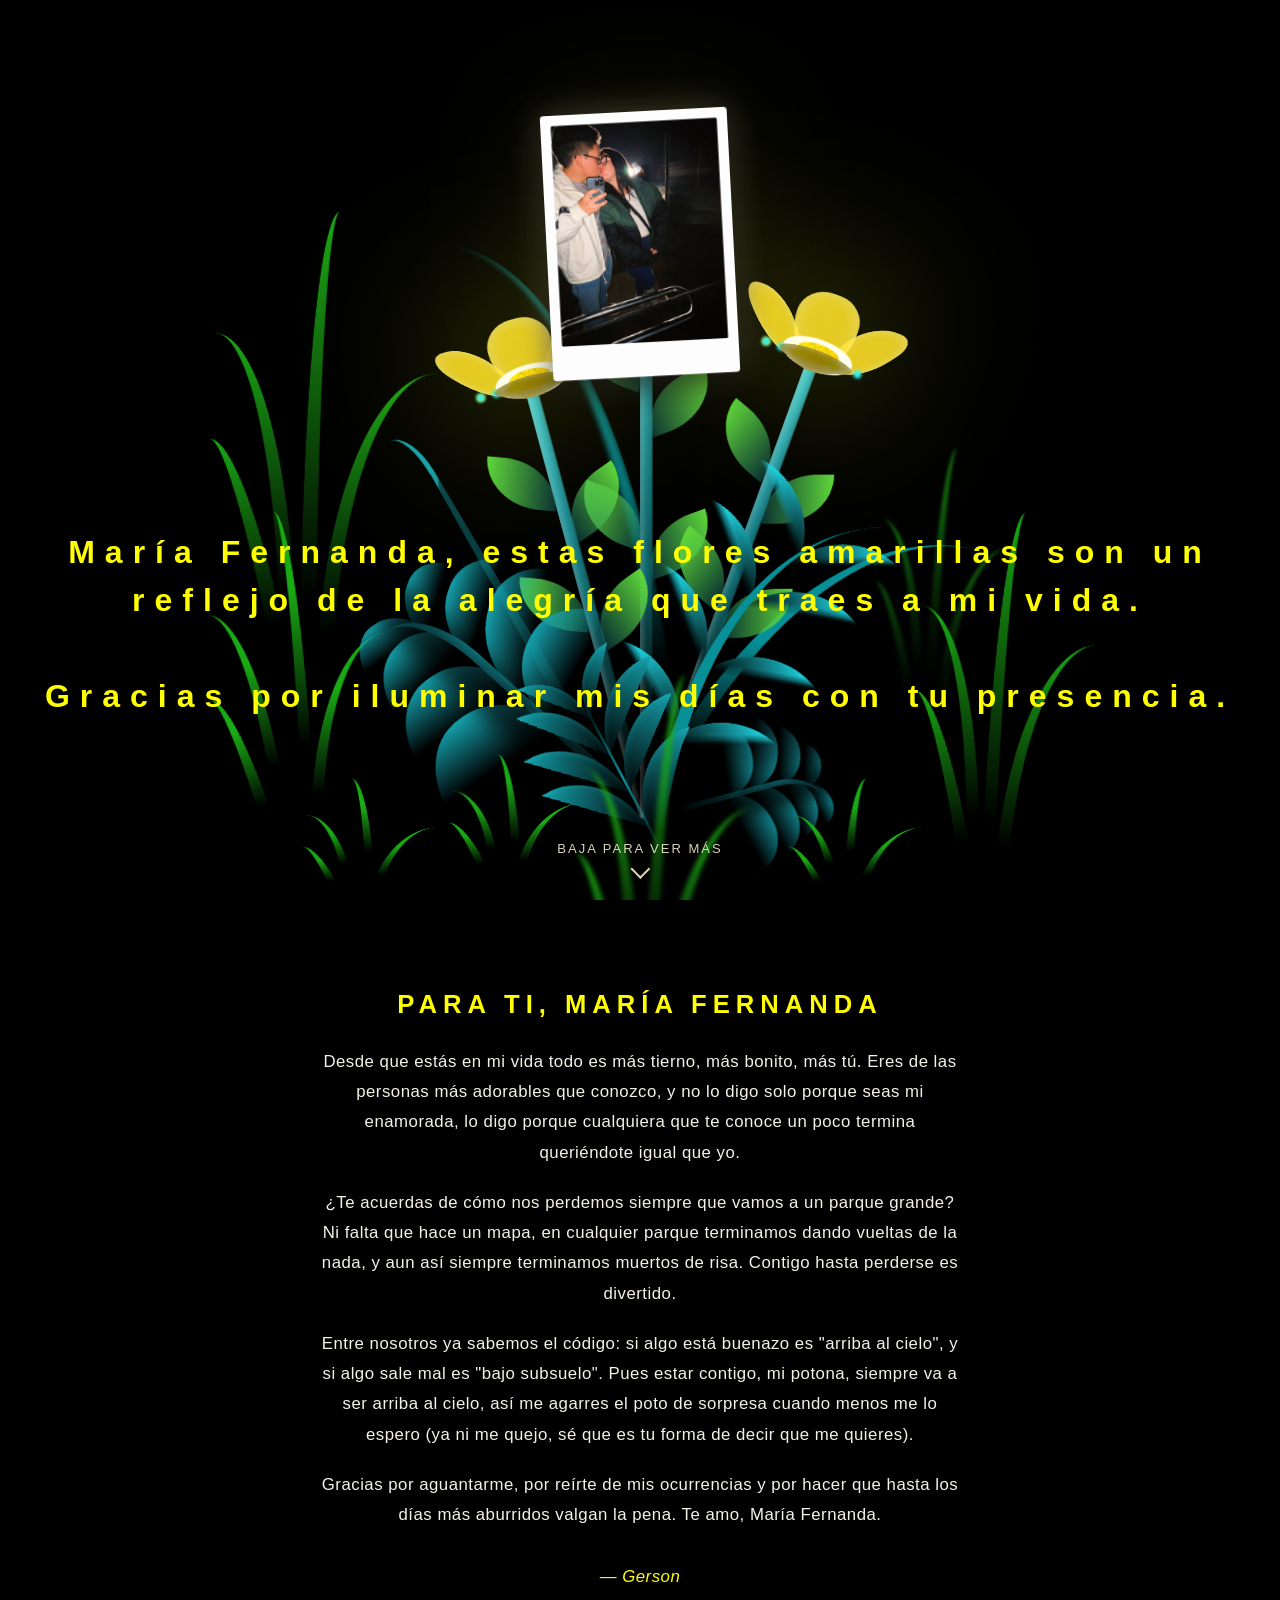
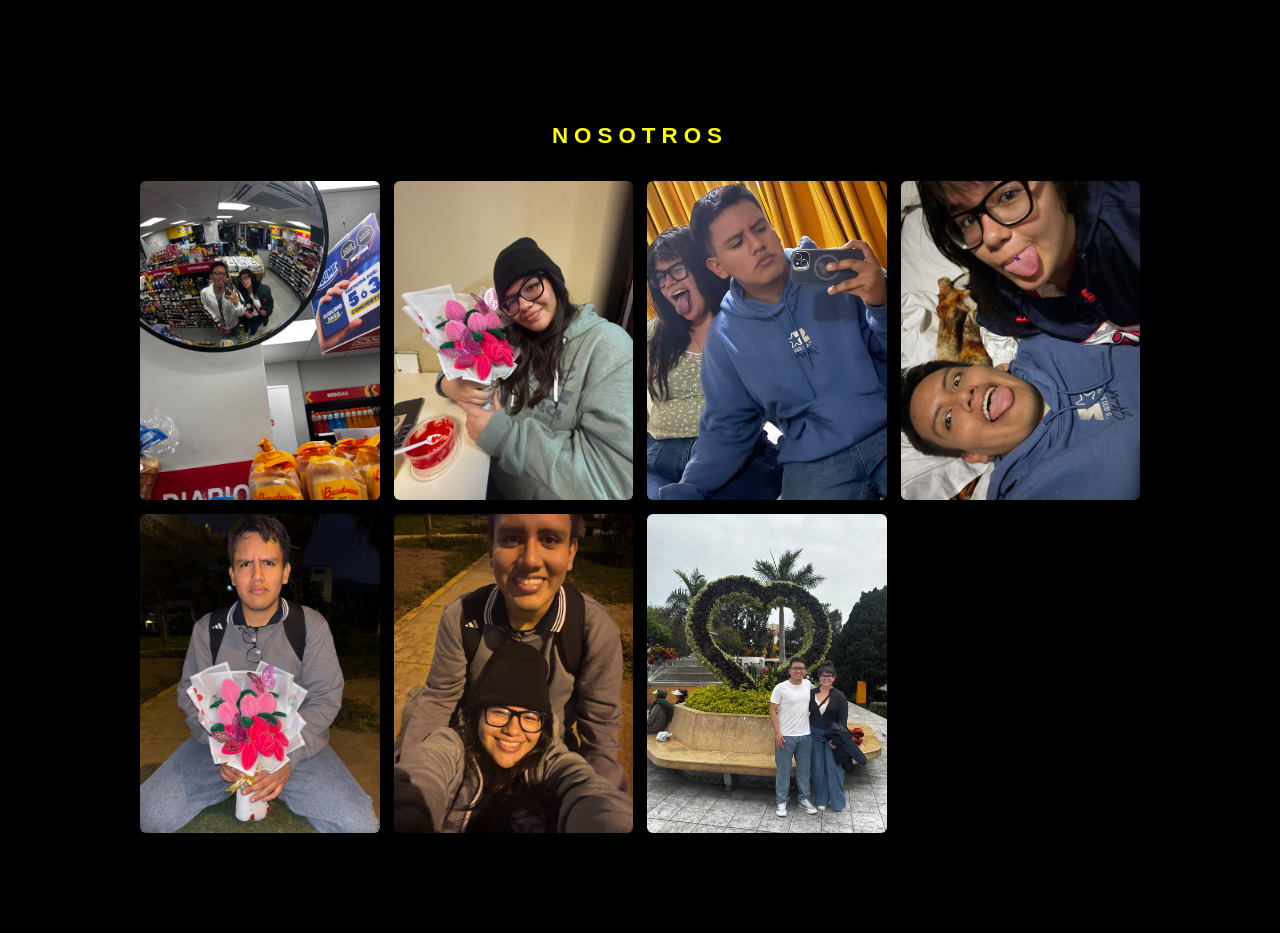
==== flower.html @ 34e4b3c5 "Sorpresa para María Fernanda" ====
<!DOCTYPE html>
<html lang="es">
  <head>
    <meta charset="UTF-8" />
    <meta http-equiv="X-UA-Compatible" content="IE=edge" />
    <meta name="viewport" content="width=device-width, initial-scale=1.0" />
    <link rel="stylesheet" href="css/main.css" />
    <link rel="icon" href="img/flowers.png" type="image/x-icon" />
    <title>Para María Fernanda</title>
  </head>
  <body class="container">
    <audio src="sound/princesa.mp3" autoplay loop></audio>

    <div class="escena escena--flores">
    <h1 class="titulo">María Fernanda, estas flores amarillas son un reflejo de la alegría que traes a mi vida. <br> <br>
      Gracias por iluminar mis días con tu presencia.</h1>
    <div class="night"></div>
    <div class="photo-frame">
      <img src="img/maria-fernanda.jpg" alt="María Fernanda" />
    </div>
    <div class="flowers">
      <div class="flower flower--1">
        <div class="flower__leafs flower__leafs--1">
          <div class="flower__leaf flower__leaf--1"></div>
          <div class="flower__leaf flower__leaf--2"></div>
          <div class="flower__leaf flower__leaf--3"></div>
          <div class="flower__leaf flower__leaf--4"></div>
          <div class="flower__white-circle"></div>

          <div class="flower__light flower__light--1"></div>
          <div class="flower__light flower__light--2"></div>
          <div class="flower__light flower__light--3"></div>
          <div class="flower__light flower__light--4"></div>
          <div class="flower__light flower__light--5"></div>
          <div class="flower__light flower__light--6"></div>
          <div class="flower__light flower__light--7"></div>
          <div class="flower__light flower__light--8"></div>
        </div>
        <div class="flower__line">
          <div class="flower__line__leaf flower__line__leaf--1"></div>
          <div class="flower__line__leaf flower__line__leaf--2"></div>
          <div class="flower__line__leaf flower__line__leaf--3"></div>
          <div class="flower__line__leaf flower__line__leaf--4"></div>
          <div class="flower__line__leaf flower__line__leaf--5"></div>
          <div class="flower__line__leaf flower__line__leaf--6"></div>
        </div>
      </div>

      <div class="flower flower--2">
        <div class="flower__leafs flower__leafs--2">
          <div class="flower__leaf flower__leaf--1"></div>
          <div class="flower__leaf flower__leaf--2"></div>
          <div class="flower__leaf flower__leaf--3"></div>
          <div class="flower__leaf flower__leaf--4"></div>
          <div class="flower__white-circle"></div>

          <div class="flower__light flower__light--1"></div>
          <div class="flower__light flower__light--2"></div>
          <div class="flower__light flower__light--3"></div>
          <div class="flower__light flower__light--4"></div>
          <div class="flower__light flower__light--5"></div>
          <div class="flower__light flower__light--6"></div>
          <div class="flower__light flower__light--7"></div>
          <div class="flower__light flower__light--8"></div>
        </div>
        <div class="flower__line">
          <div class="flower__line__leaf flower__line__leaf--1"></div>
          <div class="flower__line__leaf flower__line__leaf--2"></div>
          <div class="flower__line__leaf flower__line__leaf--3"></div>
          <div class="flower__line__leaf flower__line__leaf--4"></div>
        </div>
      </div>

      <div class="flower flower--3">
        <div class="flower__leafs flower__leafs--3">
          <div class="flower__leaf flower__leaf--1"></div>
          <div class="flower__leaf flower__leaf--2"></div>
          <div class="flower__leaf flower__leaf--3"></div>
          <div class="flower__leaf flower__leaf--4"></div>
          <div class="flower__white-circle"></div>

          <div class="flower__light flower__light--1"></div>
          <div class="flower__light flower__light--2"></div>
          <div class="flower__light flower__light--3"></div>
          <div class="flower__light flower__light--4"></div>
          <div class="flower__light flower__light--5"></div>
          <div class="flower__light flower__light--6"></div>
          <div class="flower__light flower__light--7"></div>
          <div class="flower__light flower__light--8"></div>
        </div>
        <div class="flower__line">
          <div class="flower__line__leaf flower__line__leaf--1"></div>
          <div class="flower__line__leaf flower__line__leaf--2"></div>
          <div class="flower__line__leaf flower__line__leaf--3"></div>
          <div class="flower__line__leaf flower__line__leaf--4"></div>
        </div>
      </div>

      <div class="grow-ans" style="--d: 1.2s">
        <div class="flower__g-long">
          <div class="flower__g-long__top"></div>
          <div class="flower__g-long__bottom"></div>
        </div>
      </div>

      <div class="growing-grass">
        <div class="flower__grass flower__grass--1">
          <div class="flower__grass--top"></div>
          <div class="flower__grass--bottom"></div>
          <div class="flower__grass__leaf flower__grass__leaf--1"></div>
          <div class="flower__grass__leaf flower__grass__leaf--2"></div>
          <div class="flower__grass__leaf flower__grass__leaf--3"></div>
          <div class="flower__grass__leaf flower__grass__leaf--4"></div>
          <div class="flower__grass__leaf flower__grass__leaf--5"></div>
          <div class="flower__grass__leaf flower__grass__leaf--6"></div>
          <div class="flower__grass__leaf flower__grass__leaf--7"></div>
          <div class="flower__grass__leaf flower__grass__leaf--8"></div>
          <div class="flower__grass__overlay"></div>
        </div>
      </div>

      <div class="growing-grass">
        <div class="flower__grass flower__grass--2">
          <div class="flower__grass--top"></div>
          <div class="flower__grass--bottom"></div>
          <div class="flower__grass__leaf flower__grass__leaf--1"></div>
          <div class="flower__grass__leaf flower__grass__leaf--2"></div>
          <div class="flower__grass__leaf flower__grass__leaf--3"></div>
          <div class="flower__grass__leaf flower__grass__leaf--4"></div>
          <div class="flower__grass__leaf flower__grass__leaf--5"></div>
          <div class="flower__grass__leaf flower__grass__leaf--6"></div>
          <div class="flower__grass__leaf flower__grass__leaf--7"></div>
          <div class="flower__grass__leaf flower__grass__leaf--8"></div>
          <div class="flower__grass__overlay"></div>
        </div>
      </div>

      <div class="grow-ans" style="--d: 2.4s">
        <div class="flower__g-right flower__g-right--1">
          <div class="leaf"></div>
        </div>
      </div>

      <div class="grow-ans" style="--d: 2.8s">
        <div class="flower__g-right flower__g-right--2">
          <div class="leaf"></div>
        </div>
      </div>

      <div class="grow-ans" style="--d: 2.8s">
        <div class="flower__g-front">
          <div
            class="flower__g-front__leaf-wrapper flower__g-front__leaf-wrapper--1"
          >
            <div class="flower__g-front__leaf"></div>
          </div>
          <div
            class="flower__g-front__leaf-wrapper flower__g-front__leaf-wrapper--2"
          >
            <div class="flower__g-front__leaf"></div>
          </div>
          <div
            class="flower__g-front__leaf-wrapper flower__g-front__leaf-wrapper--3"
          >
            <div class="flower__g-front__leaf"></div>
          </div>
          <div
            class="flower__g-front__leaf-wrapper flower__g-front__leaf-wrapper--4"
          >
            <div class="flower__g-front__leaf"></div>
          </div>
          <div
            class="flower__g-front__leaf-wrapper flower__g-front__leaf-wrapper--5"
          >
            <div class="flower__g-front__leaf"></div>
          </div>
          <div
            class="flower__g-front__leaf-wrapper flower__g-front__leaf-wrapper--6"
          >
            <div class="flower__g-front__leaf"></div>
          </div>
          <div
            class="flower__g-front__leaf-wrapper flower__g-front__leaf-wrapper--7"
          >
            <div class="flower__g-front__leaf"></div>
          </div>
          <div
            class="flower__g-front__leaf-wrapper flower__g-front__leaf-wrapper--8"
          >
            <div class="flower__g-front__leaf"></div>
          </div>
          <div class="flower__g-front__line"></div>
        </div>
      </div>

      <div class="grow-ans" style="--d: 3.2s">
        <div class="flower__g-fr">
          <div class="leaf"></div>
          <div class="flower__g-fr__leaf flower__g-fr__leaf--1"></div>
          <div class="flower__g-fr__leaf flower__g-fr__leaf--2"></div>
          <div class="flower__g-fr__leaf flower__g-fr__leaf--3"></div>
          <div class="flower__g-fr__leaf flower__g-fr__leaf--4"></div>
          <div class="flower__g-fr__leaf flower__g-fr__leaf--5"></div>
          <div class="flower__g-fr__leaf flower__g-fr__leaf--6"></div>
          <div class="flower__g-fr__leaf flower__g-fr__leaf--7"></div>
          <div class="flower__g-fr__leaf flower__g-fr__leaf--8"></div>
        </div>
      </div>

      <div class="long-g long-g--0">
        <div class="grow-ans" style="--d: 3s">
          <div class="leaf leaf--0"></div>
        </div>
        <div class="grow-ans" style="--d: 2.2s">
          <div class="leaf leaf--1"></div>
        </div>
        <div class="grow-ans" style="--d: 3.4s">
          <div class="leaf leaf--2"></div>
        </div>
        <div class="grow-ans" style="--d: 3.6s">
          <div class="leaf leaf--3"></div>
        </div>
      </div>

      <div class="long-g long-g--1">
        <div class="grow-ans" style="--d: 3.6s">
          <div class="leaf leaf--0"></div>
        </div>
        <div class="grow-ans" style="--d: 3.8s">
          <div class="leaf leaf--1"></div>
        </div>
        <div class="grow-ans" style="--d: 4s">
          <div class="leaf leaf--2"></div>
        </div>
        <div class="grow-ans" style="--d: 4.2s">
          <div class="leaf leaf--3"></div>
        </div>
      </div>

      <div class="long-g long-g--2">
        <div class="grow-ans" style="--d: 4s">
          <div class="leaf leaf--0"></div>
        </div>
        <div class="grow-ans" style="--d: 4.2s">
          <div class="leaf leaf--1"></div>
        </div>
        <div class="grow-ans" style="--d: 4.4s">
          <div class="leaf leaf--2"></div>
        </div>
        <div class="grow-ans" style="--d: 4.6s">
          <div class="leaf leaf--3"></div>
        </div>
      </div>

      <div class="long-g long-g--3">
        <div class="grow-ans" style="--d: 4s">
          <div class="leaf leaf--0"></div>
        </div>
        <div class="grow-ans" style="--d: 4.2s">
          <div class="leaf leaf--1"></div>
        </div>
        <div class="grow-ans" style="--d: 3s">
          <div class="leaf leaf--2"></div>
        </div>
        <div class="grow-ans" style="--d: 3.6s">
          <div class="leaf leaf--3"></div>
        </div>
      </div>

      <div class="long-g long-g--4">
        <div class="grow-ans" style="--d: 4s">
          <div class="leaf leaf--0"></div>
        </div>
        <div class="grow-ans" style="--d: 4.2s">
          <div class="leaf leaf--1"></div>
        </div>
        <div class="grow-ans" style="--d: 3s">
          <div class="leaf leaf--2"></div>
        </div>
        <div class="grow-ans" style="--d: 3.6s">
          <div class="leaf leaf--3"></div>
        </div>
      </div>

      <div class="long-g long-g--5">
        <div class="grow-ans" style="--d: 4s">
          <div class="leaf leaf--0"></div>
        </div>
        <div class="grow-ans" style="--d: 4.2s">
          <div class="leaf leaf--1"></div>
        </div>
        <div class="grow-ans" style="--d: 3s">
          <div class="leaf leaf--2"></div>
        </div>
        <div class="grow-ans" style="--d: 3.6s">
          <div class="leaf leaf--3"></div>
        </div>
      </div>

      <div class="long-g long-g--6">
        <div class="grow-ans" style="--d: 4.2s">
          <div class="leaf leaf--0"></div>
        </div>
        <div class="grow-ans" style="--d: 4.4s">
          <div class="leaf leaf--1"></div>
        </div>
        <div class="grow-ans" style="--d: 4.6s">
          <div class="leaf leaf--2"></div>
        </div>
        <div class="grow-ans" style="--d: 4.8s">
          <div class="leaf leaf--3"></div>
        </div>
      </div>

      <div class="long-g long-g--7">
        <div class="grow-ans" style="--d: 3s">
          <div class="leaf leaf--0"></div>
        </div>
        <div class="grow-ans" style="--d: 3.2s">
          <div class="leaf leaf--1"></div>
        </div>
        <div class="grow-ans" style="--d: 3.5s">
          <div class="leaf leaf--2"></div>
        </div>
        <div class="grow-ans" style="--d: 3.6s">
          <div class="leaf leaf--3"></div>
        </div>
      </div>
    </div>

    <div class="scroll-cue">
      <span>Baja para ver más</span>
      <div class="scroll-cue__arrow"></div>
    </div>
    </div>

    <section class="carta">
      <div class="carta__contenido reveal">
        <h2>Para ti, María Fernanda</h2>
        <p>Desde que estás en mi vida todo es más tierno, más bonito, más tú. Eres de las personas más adorables que conozco, y no lo digo solo porque seas mi enamorada, lo digo porque cualquiera que te conoce un poco termina queriéndote igual que yo.</p>
        <p>¿Te acuerdas de cómo nos perdemos siempre que vamos a un parque grande? Ni falta que hace un mapa, en cualquier parque terminamos dando vueltas de la nada, y aun así siempre terminamos muertos de risa. Contigo hasta perderse es divertido.</p>
        <p>Entre nosotros ya sabemos el código: si algo está buenazo es "arriba al cielo", y si algo sale mal es "bajo subsuelo". Pues estar contigo, mi potona, siempre va a ser arriba al cielo, así me agarres el poto de sorpresa cuando menos me lo espero (ya ni me quejo, sé que es tu forma de decir que me quieres).</p>
        <p>Gracias por aguantarme, por reírte de mis ocurrencias y por hacer que hasta los días más aburridos valgan la pena. Te amo, María Fernanda.</p>
        <p class="carta__firma">— Gerson</p>
      </div>
    </section>

    <section class="galeria">
      <h2 class="galeria__titulo reveal">Nosotros</h2>
      <div class="galeria__grid">
        <figure class="galeria__item reveal"><img src="img/galeria/01-tienda.jpg" alt="En la tienda, haciendo tonterías" loading="lazy" /></figure>
        <figure class="galeria__item reveal"><img src="img/galeria/03-flores1.jpg" alt="Con su ramo de flores" loading="lazy" /></figure>
        <figure class="galeria__item reveal"><img src="img/galeria/06-parque-corazon.jpg" alt="En el parque del corazón" loading="lazy" /></figure>
        <figure class="galeria__item reveal"><img src="img/galeria/02-almohada.jpg" alt="Tirados riendo" loading="lazy" /></figure>
        <figure class="galeria__item reveal"><img src="img/galeria/04-flores2.jpg" alt="Con el ramo, de noche" loading="lazy" /></figure>
        <figure class="galeria__item reveal"><img src="img/galeria/05-cuarto.jpg" alt="Selfie en el cuarto" loading="lazy" /></figure>
        <figure class="galeria__item reveal"><img src="img/galeria/07-cortinas.jpg" alt="Selfie con las cortinas amarillas" loading="lazy" /></figure>
      </div>
    </section>

    <script src="anim.js"></script>
    <script src="main.js"></script>
  </body>
</html>
---- css/main.css ----
*,
*::after,
*::before {
  padding: 0;
  margin: 0;
  box-sizing: border-box;
}

:root {
  --dark-color: #000;
}

html {
  scroll-behavior: smooth;
}

body {
  display: block;
  background-color: var(--dark-color);
  overflow-x: hidden;
  overflow-y: auto;
  perspective: 1000px;
}

.escena {
  position: relative;
  width: 100%;
  height: 100vh;
  display: flex;
  align-items: flex-end;
  justify-content: center;
  overflow: hidden;
  background-color: var(--dark-color);
}

#lyrics {
  font-size: 28px;
  font-family: "Franklin Gothic Medium", "Arial Narrow", Arial, sans-serif;
  color: white;
  position: absolute;
  margin-bottom: 20%;
  z-index: 1;
  font-weight: bold;
  letter-spacing: 4px;
}
@media only screen and (max-width: 600px) {
  /* Estilos específicos para dispositivos con un ancho máximo de 600px */
  #lyrics {
      font-size: 14px; /* Reduce el tamaño del texto para dispositivos más pequeños */
      margin-bottom: 530px;
      letter-spacing: 3px;
  }

}
.titulo {
  margin-bottom: 180px;
  font-family: "Arial Narrow", Arial, sans-serif;
  color: yellow;
  position: absolute;
  font-weight: bold;
  letter-spacing: 10px;
  opacity: 0;
  animation: fadeIn 3s ease-in-out forwards;
  text-align: center;
  z-index: 50;
}
@keyframes fadeIn {
  from {
    opacity: 0;
  }
  to {
    opacity: 1;
  }
}
@keyframes fadeOut {
  from {
    opacity: 1;
  }
  to {
    opacity: 0;
  }
}

.photo-frame {
  position: absolute;
  left: 50%;
  top: 12%;
  transform: translate(-50%, -20px) scale(0.85) rotate(-3deg);
  z-index: 5;
  width: 220px;
  padding: 12px 12px 40px;
  background: #fdfdfd;
  border-radius: 4px;
  box-shadow: 0 15px 35px rgba(0, 0, 0, 0.6), 0 0 40px rgba(255, 244, 190, 0.25);
  opacity: 0;
  animation: photoAppear 1.6s ease-out forwards;
  animation-delay: 3.6s;
}
.photo-frame img {
  display: block;
  width: 100%;
  height: 260px;
  object-fit: cover;
  border-radius: 2px;
}
@keyframes photoAppear {
  0% {
    opacity: 0;
    transform: translate(-50%, 20px) scale(0.6) rotate(-3deg);
  }
  70% {
    opacity: 1;
    transform: translate(-50%, -24px) scale(0.87) rotate(-3deg);
  }
  100% {
    opacity: 1;
    transform: translate(-50%, -20px) scale(0.85) rotate(-3deg);
  }
}
@media only screen and (max-width: 600px) {
  .photo-frame {
    width: 150px;
    padding: 8px 8px 28px;
    top: 8%;
  }
  .photo-frame img {
    height: 180px;
  }
}

.night {
  z-index: -1;
  position: absolute;
  left: 50%;
  top: 0;
  transform: translateX(-50%);
  width: 100%;
  height: 100%;
  filter: blur(0.1vmin);
  background-image: radial-gradient(
      ellipse at top,
      transparent 0%,
      var(--dark-color)
    ),
    radial-gradient(
      ellipse at bottom,
      var(--dark-color),
      rgba(145, 233, 255, 0.2)
    ),
    repeating-linear-gradient(
      220deg,
      rgb(0, 0, 0) 0px,
      rgb(0, 0, 0) 19px,
      transparent 19px,
      transparent 22px
    ),
    repeating-linear-gradient(
      189deg,
      rgb(0, 0, 0) 0px,
      rgb(0, 0, 0) 19px,
      transparent 19px,
      transparent 22px
    ),
    repeating-linear-gradient(
      148deg,
      rgb(0, 0, 0) 0px,
      rgb(0, 0, 0) 19px,
      transparent 19px,
      transparent 22px
    ),
    linear-gradient(90deg, rgb(0, 255, 250), rgb(240, 240, 240));
}

.flowers {
  position: relative;
  transform: scale(0.9);
  /*margin-bottom: 100px;
  */
}

@media only screen and (max-width: 600px) {
  /* Estilos específicos para dispositivos con un ancho máximo de 600px */
.flowers {
      font-size: 14px;
      margin-bottom: 35%;
      letter-spacing: 3px;
      transform: scale(1.0);
}

}

.flower {
  position: absolute;
  bottom: 10vmin;
  transform-origin: bottom center;
  z-index: 10;
  --fl-speed: 0.8s;
}
.flower--1 {
  -webkit-animation: moving-flower-1 4s linear infinite;
  animation: moving-flower-1 4s linear infinite;
}
.flower--1 .flower__line {
  height: 70vmin;
  -webkit-animation-delay: 0.3s;
  animation-delay: 0.3s;
}
.flower--1 .flower__line__leaf--1 {
  -webkit-animation: blooming-leaf-right var(--fl-speed) 1.6s backwards;
  animation: blooming-leaf-right var(--fl-speed) 1.6s backwards;
}
.flower--1 .flower__line__leaf--2 {
  -webkit-animation: blooming-leaf-right var(--fl-speed) 1.4s backwards;
  animation: blooming-leaf-right var(--fl-speed) 1.4s backwards;
}
.flower--1 .flower__line__leaf--3 {
  -webkit-animation: blooming-leaf-left var(--fl-speed) 1.2s backwards;
  animation: blooming-leaf-left var(--fl-speed) 1.2s backwards;
}
.flower--1 .flower__line__leaf--4 {
  -webkit-animation: blooming-leaf-left var(--fl-speed) 1s backwards;
  animation: blooming-leaf-left var(--fl-speed) 1s backwards;
}
.flower--1 .flower__line__leaf--5 {
  -webkit-animation: blooming-leaf-right var(--fl-speed) 1.8s backwards;
  animation: blooming-leaf-right var(--fl-speed) 1.8s backwards;
}
.flower--1 .flower__line__leaf--6 {
  -webkit-animation: blooming-leaf-left var(--fl-speed) 2s backwards;
  animation: blooming-leaf-left var(--fl-speed) 2s backwards;
}
.flower--2 {
  left: 50%;
  transform: rotate(20deg);
  -webkit-animation: moving-flower-2 4s linear infinite;
  animation: moving-flower-2 4s linear infinite;
}
.flower--2 .flower__line {
  height: 60vmin;
  -webkit-animation-delay: 0.6s;
  animation-delay: 0.6s;
}
.flower--2 .flower__line__leaf--1 {
  -webkit-animation: blooming-leaf-right var(--fl-speed) 1.9s backwards;
  animation: blooming-leaf-right var(--fl-speed) 1.9s backwards;
}
.flower--2 .flower__line__leaf--2 {
  -webkit-animation: blooming-leaf-right var(--fl-speed) 1.7s backwards;
  animation: blooming-leaf-right var(--fl-speed) 1.7s backwards;
}
.flower--2 .flower__line__leaf--3 {
  -webkit-animation: blooming-leaf-left var(--fl-speed) 1.5s backwards;
  animation: blooming-leaf-left var(--fl-speed) 1.5s backwards;
}
.flower--2 .flower__line__leaf--4 {
  -webkit-animation: blooming-leaf-left var(--fl-speed) 1.3s backwards;
  animation: blooming-leaf-left var(--fl-speed) 1.3s backwards;
}
.flower--3 {
  left: 50%;
  transform: rotate(-15deg);
  -webkit-animation: moving-flower-3 4s linear infinite;
  animation: moving-flower-3 4s linear infinite;
}
.flower--3 .flower__line {
  -webkit-animation-delay: 0.9s;
  animation-delay: 0.9s;
}
.flower--3 .flower__line__leaf--1 {
  -webkit-animation: blooming-leaf-right var(--fl-speed) 2.5s backwards;
  animation: blooming-leaf-right var(--fl-speed) 2.5s backwards;
}
.flower--3 .flower__line__leaf--2 {
  -webkit-animation: blooming-leaf-right var(--fl-speed) 2.3s backwards;
  animation: blooming-leaf-right var(--fl-speed) 2.3s backwards;
}
.flower--3 .flower__line__leaf--3 {
  -webkit-animation: blooming-leaf-left var(--fl-speed) 2.1s backwards;
  animation: blooming-leaf-left var(--fl-speed) 2.1s backwards;
}
.flower--3 .flower__line__leaf--4 {
  -webkit-animation: blooming-leaf-left var(--fl-speed) 1.9s backwards;
  animation: blooming-leaf-left var(--fl-speed) 1.9s backwards;
}
.flower__leafs {
  position: relative;
  -webkit-animation: blooming-flower 2s backwards;
  animation: blooming-flower 2s backwards;
}
.flower__leafs--1 {
  -webkit-animation-delay: 1.1s;
  animation-delay: 1.1s;
}
.flower__leafs--2 {
  -webkit-animation-delay: 1.4s;
  animation-delay: 1.4s;
}
.flower__leafs--3 {
  -webkit-animation-delay: 1.7s;
  animation-delay: 1.7s;
}
.flower__leafs::after {
  content: "";
  position: absolute;
  left: 0;
  top: 0;
  transform: translate(-50%, -100%);
  width: 8vmin;
  height: 8vmin;
  background-color: #f9fd25;
  /* background-color: #fd2525; */
  filter: blur(10vmin);
}
.flower__leaf {
  position: absolute;
  bottom: 0;
  left: 50%;
  width: 8vmin;
  height: 11vmin;
  border-radius: 51% 49% 47% 53%/44% 45% 55% 69%;
  background-color: #253bfd;
  background-color: #fddd25;
  transform-origin: bottom center;
  opacity: 0.9;
  box-shadow: inset 0 0 2vmin rgba(255, 255, 255, 0.5);
}
.flower__leaf--1 {
  transform: translate(-10%, 1%) rotateY(40deg) rotateX(-50deg);
}
.flower__leaf--2 {
  transform: translate(-50%, -4%) rotateX(40deg);
}
.flower__leaf--3 {
  transform: translate(-90%, 0%) rotateY(45deg) rotateX(50deg);
}
.flower__leaf--4 {
  width: 8vmin;
  height: 8vmin;
  transform-origin: bottom left;
  border-radius: 4vmin 10vmin 4vmin 4vmin;
  transform: translate(0%, 18%) rotateX(70deg) rotate(-43deg);
  background-color: #7c6901;
  z-index: 1;
  opacity: 0.8;
}
.flower__white-circle {
  position: absolute;
  left: -3.5vmin;
  top: -3vmin;
  width: 9vmin;
  height: 4vmin;
  border-radius: 50%;
  background-color: #fff;
}
.flower__white-circle::after {
  content: "";
  position: absolute;
  left: 50%;
  top: 45%;
  transform: translate(-50%, -50%);
  width: 60%;
  height: 60%;
  border-radius: inherit;
  background-image: repeating-linear-gradient(
      135deg,
      rgba(0, 0, 0, 0.03) 0px,
      rgba(0, 0, 0, 0.03) 1px,
      transparent 1px,
      transparent 12px
    ),
    repeating-linear-gradient(
      45deg,
      rgba(0, 0, 0, 0.03) 0px,
      rgba(0, 0, 0, 0.03) 1px,
      transparent 1px,
      transparent 12px
    ),
    repeating-linear-gradient(
      67.5deg,
      rgba(0, 0, 0, 0.03) 0px,
      rgba(0, 0, 0, 0.03) 1px,
      transparent 1px,
      transparent 12px
    ),
    repeating-linear-gradient(
      135deg,
      rgba(0, 0, 0, 0.03) 0px,
      rgba(0, 0, 0, 0.03) 1px,
      transparent 1px,
      transparent 12px
    ),
    repeating-linear-gradient(
      45deg,
      rgba(0, 0, 0, 0.03) 0px,
      rgba(0, 0, 0, 0.03) 1px,
      transparent 1px,
      transparent 12px
    ),
    repeating-linear-gradient(
      112.5deg,
      rgba(0, 0, 0, 0.03) 0px,
      rgba(0, 0, 0, 0.03) 1px,
      transparent 1px,
      transparent 12px
    ),
    repeating-linear-gradient(
      112.5deg,
      rgba(0, 0, 0, 0.03) 0px,
      rgba(0, 0, 0, 0.03) 1px,
      transparent 1px,
      transparent 12px
    ),
    repeating-linear-gradient(
      45deg,
      rgba(0, 0, 0, 0.03) 0px,
      rgba(0, 0, 0, 0.03) 1px,
      transparent 1px,
      transparent 12px
    ),
    repeating-linear-gradient(
      22.5deg,
      rgba(0, 0, 0, 0.03) 0px,
      rgba(0, 0, 0, 0.03) 1px,
      transparent 1px,
      transparent 12px
    ),
    repeating-linear-gradient(
      45deg,
      rgba(0, 0, 0, 0.03) 0px,
      rgba(0, 0, 0, 0.03) 1px,
      transparent 1px,
      transparent 12px
    ),
    repeating-linear-gradient(
      22.5deg,
      rgba(0, 0, 0, 0.03) 0px,
      rgba(0, 0, 0, 0.03) 1px,
      transparent 1px,
      transparent 12px
    ),
    repeating-linear-gradient(
      135deg,
      rgba(0, 0, 0, 0.03) 0px,
      rgba(0, 0, 0, 0.03) 1px,
      transparent 1px,
      transparent 12px
    ),
    repeating-linear-gradient(
      157.5deg,
      rgba(0, 0, 0, 0.03) 0px,
      rgba(0, 0, 0, 0.03) 1px,
      transparent 1px,
      transparent 12px
    ),
    repeating-linear-gradient(
      67.5deg,
      rgba(0, 0, 0, 0.03) 0px,
      rgba(0, 0, 0, 0.03) 1px,
      transparent 1px,
      transparent 12px
    ),
    repeating-linear-gradient(
      67.5deg,
      rgba(0, 0, 0, 0.03) 0px,
      rgba(0, 0, 0, 0.03) 1px,
      transparent 1px,
      transparent 12px
    ),
    linear-gradient(90deg, rgb(255, 235, 18), rgb(255, 206, 0));
}
.flower__line {
  height: 55vmin;
  width: 1.5vmin;
  background-image: linear-gradient(
      to left,
      rgba(0, 0, 0, 0.2),
      transparent,
      rgba(255, 255, 255, 0.2)
    ),
    linear-gradient(to top, transparent 10%, #14757a, #39c6d6);
  box-shadow: inset 0 0 2px rgba(0, 0, 0, 0.5);
  -webkit-animation: grow-flower-tree 4s backwards;
  animation: grow-flower-tree 4s backwards;
}
.flower__line__leaf {
  --w: 7vmin;
  --h: calc(var(--w) + 2vmin);
  position: absolute;
  top: 20%;
  left: 90%;
  width: var(--w);
  height: var(--h);
  border-top-right-radius: var(--h);
  border-bottom-left-radius: var(--h);
  background-image: linear-gradient(to top, rgba(20, 117, 122, 0.4), #5ed639);
}
.flower__line__leaf--1 {
  transform: rotate(70deg) rotateY(30deg);
}
.flower__line__leaf--2 {
  top: 45%;
  transform: rotate(70deg) rotateY(30deg);
}
.flower__line__leaf--3,
.flower__line__leaf--4,
.flower__line__leaf--6 {
  border-top-right-radius: 0;
  border-bottom-left-radius: 0;
  border-top-left-radius: var(--h);
  border-bottom-right-radius: var(--h);
  left: -460%;
  top: 12%;
  transform: rotate(-70deg) rotateY(30deg);
}
.flower__line__leaf--4 {
  top: 40%;
}
.flower__line__leaf--5 {
  top: 0;
  transform-origin: left;
  transform: rotate(70deg) rotateY(30deg) scale(0.6);
}
.flower__line__leaf--6 {
  top: -2%;
  left: -450%;
  transform-origin: right;
  transform: rotate(-70deg) rotateY(30deg) scale(0.6);
}
.flower__light {
  position: absolute;
  bottom: 0vmin;
  width: 1vmin;
  height: 1vmin;
  background-color: rgb(255, 251, 0);
  border-radius: 50%;
  filter: blur(0.2vmin);
  -webkit-animation: light-ans 4s linear infinite backwards;
  animation: light-ans 4s linear infinite backwards;
}
.flower__light:nth-child(odd) {
  background-color: #23f0ff;
}
.flower__light--1 {
  left: -2vmin;
  -webkit-animation-delay: 1s;
  animation-delay: 1s;
}
.flower__light--2 {
  left: 3vmin;
  -webkit-animation-delay: 0.5s;
  animation-delay: 0.5s;
}
.flower__light--3 {
  left: -6vmin;
  -webkit-animation-delay: 0.3s;
  animation-delay: 0.3s;
}
.flower__light--4 {
  left: 6vmin;
  -webkit-animation-delay: 0.9s;
  animation-delay: 0.9s;
}
.flower__light--5 {
  left: -1vmin;
  -webkit-animation-delay: 1.5s;
  animation-delay: 1.5s;
}
.flower__light--6 {
  left: -4vmin;
  -webkit-animation-delay: 3s;
  animation-delay: 3s;
}
.flower__light--7 {
  left: 3vmin;
  -webkit-animation-delay: 2s;
  animation-delay: 2s;
}
.flower__light--8 {
  left: -6vmin;
  -webkit-animation-delay: 3.5s;
  animation-delay: 3.5s;
}
.flower__grass {
  --c: #159faa;
  --line-w: 1.5vmin;
  position: absolute;
  bottom: 12vmin;
  left: -7vmin;
  display: flex;
  flex-direction: column;
  align-items: flex-end;
  z-index: 20;
  transform-origin: bottom center;
  transform: rotate(-48deg) rotateY(40deg);
}
.flower__grass--1 {
  -webkit-animation: moving-grass 2s linear infinite;
  animation: moving-grass 2s linear infinite;
}
.flower__grass--2 {
  left: 2vmin;
  bottom: 10vmin;
  transform: scale(0.5) rotate(75deg) rotateX(10deg) rotateY(-200deg);
  opacity: 0.8;
  z-index: 0;
  -webkit-animation: moving-grass--2 1.5s linear infinite;
  animation: moving-grass--2 1.5s linear infinite;
}
.flower__grass--top {
  width: 7vmin;
  height: 10vmin;
  border-top-right-radius: 100%;
  border-right: var(--line-w) solid var(--c);
  transform-origin: bottom center;
  transform: rotate(-2deg);
}
.flower__grass--bottom {
  margin-top: -2px;
  width: var(--line-w);
  height: 25vmin;
  background-image: linear-gradient(to top, transparent, var(--c));
}
.flower__grass__leaf {
  --size: 10vmin;
  position: absolute;
  width: calc(var(--size) * 2.1);
  height: var(--size);
  border-top-left-radius: var(--size);
  border-top-right-radius: var(--size);
  background-image: linear-gradient(
    to top,
    transparent,
    transparent 30%,
    var(--c)
  );
  z-index: 100;
}
.flower__grass__leaf--1 {
  top: -6%;
  left: 30%;
  --size: 6vmin;
  transform: rotate(-20deg);
  -webkit-animation: growing-grass-ans--1 2s 2.6s backwards;
  animation: growing-grass-ans--1 2s 2.6s backwards;
}
@-webkit-keyframes growing-grass-ans--1 {
  0% {
    transform-origin: bottom left;
    transform: rotate(-20deg) scale(0);
  }
}
@keyframes growing-grass-ans--1 {
  0% {
    transform-origin: bottom left;
    transform: rotate(-20deg) scale(0);
  }
}
.flower__grass__leaf--2 {
  top: -5%;
  left: -110%;
  --size: 6vmin;
  transform: rotate(10deg);
  -webkit-animation: growing-grass-ans--2 2s 2.4s linear backwards;
  animation: growing-grass-ans--2 2s 2.4s linear backwards;
}
@-webkit-keyframes growing-grass-ans--2 {
  0% {
    transform-origin: bottom right;
    transform: rotate(10deg) scale(0);
  }
}
@keyframes growing-grass-ans--2 {
  0% {
    transform-origin: bottom right;
    transform: rotate(10deg) scale(0);
  }
}
.flower__grass__leaf--3 {
  top: 5%;
  left: 60%;
  --size: 8vmin;
  transform: rotate(-18deg) rotateX(-20deg);
  -webkit-animation: growing-grass-ans--3 2s 2.2s linear backwards;
  animation: growing-grass-ans--3 2s 2.2s linear backwards;
}
@-webkit-keyframes growing-grass-ans--3 {
  0% {
    transform-origin: bottom left;
    transform: rotate(-18deg) rotateX(-20deg) scale(0);
  }
}
@keyframes growing-grass-ans--3 {
  0% {
    transform-origin: bottom left;
    transform: rotate(-18deg) rotateX(-20deg) scale(0);
  }
}
.flower__grass__leaf--4 {
  top: 6%;
  left: -135%;
  --size: 8vmin;
  transform: rotate(2deg);
  -webkit-animation: growing-grass-ans--4 2s 2s linear backwards;
  animation: growing-grass-ans--4 2s 2s linear backwards;
}
@-webkit-keyframes growing-grass-ans--4 {
  0% {
    transform-origin: bottom right;
    transform: rotate(2deg) scale(0);
  }
}
@keyframes growing-grass-ans--4 {
  0% {
    transform-origin: bottom right;
    transform: rotate(2deg) scale(0);
  }
}
.flower__grass__leaf--5 {
  top: 20%;
  left: 60%;
  --size: 10vmin;
  transform: rotate(-24deg) rotateX(-20deg);
  -webkit-animation: growing-grass-ans--5 2s 1.8s linear backwards;
  animation: growing-grass-ans--5 2s 1.8s linear backwards;
}
@-webkit-keyframes growing-grass-ans--5 {
  0% {
    transform-origin: bottom left;
    transform: rotate(-24deg) rotateX(-20deg) scale(0);
  }
}
@keyframes growing-grass-ans--5 {
  0% {
    transform-origin: bottom left;
    transform: rotate(-24deg) rotateX(-20deg) scale(0);
  }
}
.flower__grass__leaf--6 {
  top: 22%;
  left: -180%;
  --size: 10vmin;
  transform: rotate(10deg);
  -webkit-animation: growing-grass-ans--6 2s 1.6s linear backwards;
  animation: growing-grass-ans--6 2s 1.6s linear backwards;
}
@-webkit-keyframes growing-grass-ans--6 {
  0% {
    transform-origin: bottom right;
    transform: rotate(10deg) scale(0);
  }
}
@keyframes growing-grass-ans--6 {
  0% {
    transform-origin: bottom right;
    transform: rotate(10deg) scale(0);
  }
}
.flower__grass__leaf--7 {
  top: 39%;
  left: 70%;
  --size: 10vmin;
  transform: rotate(-10deg);
  -webkit-animation: growing-grass-ans--7 2s 1.4s linear backwards;
  animation: growing-grass-ans--7 2s 1.4s linear backwards;
}
@-webkit-keyframes growing-grass-ans--7 {
  0% {
    transform-origin: bottom left;
    transform: rotate(-10deg) scale(0);
  }
}
@keyframes growing-grass-ans--7 {
  0% {
    transform-origin: bottom left;
    transform: rotate(-10deg) scale(0);
  }
}
.flower__grass__leaf--8 {
  top: 40%;
  left: -215%;
  --size: 11vmin;
  transform: rotate(10deg);
  -webkit-animation: growing-grass-ans--8 2s 1.2s linear backwards;
  animation: growing-grass-ans--8 2s 1.2s linear backwards;
}
@-webkit-keyframes growing-grass-ans--8 {
  0% {
    transform-origin: bottom right;
    transform: rotate(10deg) scale(0);
  }
}
@keyframes growing-grass-ans--8 {
  0% {
    transform-origin: bottom right;
    transform: rotate(10deg) scale(0);
  }
}
.flower__grass__overlay {
  position: absolute;
  top: -10%;
  right: 0%;
  width: 100%;
  height: 100%;
  background-color: rgba(0, 0, 0, 0.6);
  filter: blur(1.5vmin);
  z-index: 100;
}
.flower__g-long {
  --w: 2vmin;
  --h: 6vmin;
  --c: #159faa;
  position: absolute;
  bottom: 10vmin;
  left: -3vmin;
  transform-origin: bottom center;
  transform: rotate(-30deg) rotateY(-20deg);
  display: flex;
  flex-direction: column;
  align-items: flex-end;
  -webkit-animation: flower-g-long-ans 3s linear infinite;
  animation: flower-g-long-ans 3s linear infinite;
}
@-webkit-keyframes flower-g-long-ans {
  0%,
  100% {
    transform: rotate(-30deg) rotateY(-20deg);
  }
  50% {
    transform: rotate(-32deg) rotateY(-20deg);
  }
}
@keyframes flower-g-long-ans {
  0%,
  100% {
    transform: rotate(-30deg) rotateY(-20deg);
  }
  50% {
    transform: rotate(-32deg) rotateY(-20deg);
  }
}
.flower__g-long__top {
  top: calc(var(--h) * -1);
  width: calc(var(--w) + 1vmin);
  height: var(--h);
  border-top-right-radius: 100%;
  border-right: 0.7vmin solid var(--c);
  transform: translate(-0.7vmin, 1vmin);
}
.flower__g-long__bottom {
  width: var(--w);
  height: 50vmin;
  transform-origin: bottom center;
  background-image: linear-gradient(to top, transparent 30%, var(--c));
  box-shadow: inset 0 0 2px rgba(0, 0, 0, 0.5);
  -webkit-clip-path: polygon(35% 0, 65% 1%, 100% 100%, 0% 100%);
  clip-path: polygon(35% 0, 65% 1%, 100% 100%, 0% 100%);
}
.flower__g-right {
  position: absolute;
  bottom: 6vmin;
  left: -2vmin;
  transform-origin: bottom left;
  transform: rotate(20deg);
}
.flower__g-right .leaf {
  width: 30vmin;
  height: 50vmin;
  border-top-left-radius: 100%;
  border-left: 2vmin solid #079097;
  background-image: linear-gradient(
    to bottom,
    transparent,
    var(--dark-color) 60%
  );
  -webkit-mask-image: linear-gradient(to top, transparent 30%, #079097 60%);
}
.flower__g-right--1 {
  -webkit-animation: flower-g-right-ans 2.5s linear infinite;
  animation: flower-g-right-ans 2.5s linear infinite;
}
.flower__g-right--2 {
  left: 5vmin;
  transform: rotateY(-180deg);
  -webkit-animation: flower-g-right-ans--2 3s linear infinite;
  animation: flower-g-right-ans--2 3s linear infinite;
}
.flower__g-right--2 .leaf {
  height: 75vmin;
  filter: blur(0.3vmin);
  opacity: 0.8;
}
@-webkit-keyframes flower-g-right-ans {
  0%,
  100% {
    transform: rotate(20deg);
  }
  50% {
    transform: rotate(24deg) rotateX(-20deg);
  }
}
@keyframes flower-g-right-ans {
  0%,
  100% {
    transform: rotate(20deg);
  }
  50% {
    transform: rotate(24deg) rotateX(-20deg);
  }
}
@-webkit-keyframes flower-g-right-ans--2 {
  0%,
  100% {
    transform: rotateY(-180deg) rotate(0deg) rotateX(-20deg);
  }
  50% {
    transform: rotateY(-180deg) rotate(6deg) rotateX(-20deg);
  }
}
@keyframes flower-g-right-ans--2 {
  0%,
  100% {
    transform: rotateY(-180deg) rotate(0deg) rotateX(-20deg);
  }
  50% {
    transform: rotateY(-180deg) rotate(6deg) rotateX(-20deg);
  }
}
.flower__g-front {
  position: absolute;
  bottom: 6vmin;
  left: 2.5vmin;
  z-index: 100;
  transform-origin: bottom center;
  transform: rotate(-28deg) rotateY(30deg) scale(1.04);
  -webkit-animation: flower__g-front-ans 2s linear infinite;
  animation: flower__g-front-ans 2s linear infinite;
}
@-webkit-keyframes flower__g-front-ans {
  0%,
  100% {
    transform: rotate(-28deg) rotateY(30deg) scale(1.04);
  }
  50% {
    transform: rotate(-35deg) rotateY(40deg) scale(1.04);
  }
}
@keyframes flower__g-front-ans {
  0%,
  100% {
    transform: rotate(-28deg) rotateY(30deg) scale(1.04);
  }
  50% {
    transform: rotate(-35deg) rotateY(40deg) scale(1.04);
  }
}
.flower__g-front__line {
  width: 0.3vmin;
  height: 20vmin;
  background-image: linear-gradient(
    to top,
    transparent,
    #079097,
    transparent 100%
  );
  position: relative;
}
.flower__g-front__leaf-wrapper {
  position: absolute;
  top: 0;
  left: 0;
  transform-origin: bottom left;
  transform: rotate(10deg);
}
.flower__g-front__leaf-wrapper:nth-child(even) {
  left: 0vmin;
  transform: rotateY(-180deg) rotate(5deg);
  -webkit-animation: flower__g-front__leaf-left-ans 1s ease-in backwards;
  animation: flower__g-front__leaf-left-ans 1s ease-in backwards;
}
.flower__g-front__leaf-wrapper:nth-child(odd) {
  -webkit-animation: flower__g-front__leaf-ans 1s ease-in backwards;
  animation: flower__g-front__leaf-ans 1s ease-in backwards;
}
.flower__g-front__leaf-wrapper--1 {
  top: -8vmin;
  transform: scale(0.7);
  -webkit-animation: flower__g-front__leaf-ans 1s 5.5s ease-in backwards !important;
  animation: flower__g-front__leaf-ans 1s 5.5s ease-in backwards !important;
}
.flower__g-front__leaf-wrapper--2 {
  top: -8vmin;
  transform: rotateY(-180deg) scale(0.7) !important;
  -webkit-animation: flower__g-front__leaf-left-ans-2 1s 4.6s ease-in backwards !important;
  animation: flower__g-front__leaf-left-ans-2 1s 4.6s ease-in backwards !important;
}
.flower__g-front__leaf-wrapper--3 {
  top: -3vmin;
  -webkit-animation: flower__g-front__leaf-ans 1s 4.6s ease-in backwards;
  animation: flower__g-front__leaf-ans 1s 4.6s ease-in backwards;
}
.flower__g-front__leaf-wrapper--4 {
  top: -3vmin;
  transform: rotateY(-180deg) scale(0.9) !important;
  -webkit-animation: flower__g-front__leaf-left-ans-2 1s 4.6s ease-in backwards !important;
  animation: flower__g-front__leaf-left-ans-2 1s 4.6s ease-in backwards !important;
}
@-webkit-keyframes flower__g-front__leaf-left-ans-2 {
  0% {
    transform: rotateY(-180deg) scale(0);
  }
}
@keyframes flower__g-front__leaf-left-ans-2 {
  0% {
    transform: rotateY(-180deg) scale(0);
  }
}
.flower__g-front__leaf-wrapper--5,
.flower__g-front__leaf-wrapper--6 {
  top: 2vmin;
}
.flower__g-front__leaf-wrapper--7,
.flower__g-front__leaf-wrapper--8 {
  top: 6.5vmin;
}
.flower__g-front__leaf-wrapper--2 {
  -webkit-animation-delay: 5.2s !important;
  animation-delay: 5.2s !important;
}
.flower__g-front__leaf-wrapper--3 {
  -webkit-animation-delay: 4.9s !important;
  animation-delay: 4.9s !important;
}
.flower__g-front__leaf-wrapper--5 {
  -webkit-animation-delay: 4.3s !important;
  animation-delay: 4.3s !important;
}
.flower__g-front__leaf-wrapper--6 {
  -webkit-animation-delay: 4.1s !important;
  animation-delay: 4.1s !important;
}
.flower__g-front__leaf-wrapper--7 {
  -webkit-animation-delay: 3.8s !important;
  animation-delay: 3.8s !important;
}
.flower__g-front__leaf-wrapper--8 {
  -webkit-animation-delay: 3.5s !important;
  animation-delay: 3.5s !important;
}
@-webkit-keyframes flower__g-front__leaf-ans {
  0% {
    transform: rotate(10deg) scale(0);
  }
}
@keyframes flower__g-front__leaf-ans {
  0% {
    transform: rotate(10deg) scale(0);
  }
}
@-webkit-keyframes flower__g-front__leaf-left-ans {
  0% {
    transform: rotateY(-180deg) rotate(5deg) scale(0);
  }
}
@keyframes flower__g-front__leaf-left-ans {
  0% {
    transform: rotateY(-180deg) rotate(5deg) scale(0);
  }
}
.flower__g-front__leaf {
  width: 10vmin;
  height: 10vmin;
  border-radius: 100% 0% 0% 100%/100% 100% 0% 0%;
  box-shadow: inset 0 2px 1vmin hsla(184deg, 97%, 58%, 0.2);
  background-image: linear-gradient(
      to bottom left,
      transparent,
      var(--dark-color)
    ),
    linear-gradient(to bottom right, #159faa 50%, transparent 50%, transparent);
  -webkit-mask-image: linear-gradient(
    to bottom right,
    #159faa 50%,
    transparent 50%,
    transparent
  );
  mask-image: linear-gradient(
    to bottom right,
    #159faa 50%,
    transparent 50%,
    transparent
  );
}
.flower__g-fr {
  position: absolute;
  bottom: -4vmin;
  left: vmin;
  transform-origin: bottom left;
  z-index: 10;
  -webkit-animation: flower__g-fr-ans 2s linear infinite;
  animation: flower__g-fr-ans 2s linear infinite;
}
@-webkit-keyframes flower__g-fr-ans {
  0%,
  100% {
    transform: rotate(2deg);
  }
  50% {
    transform: rotate(4deg);
  }
}
@keyframes flower__g-fr-ans {
  0%,
  100% {
    transform: rotate(2deg);
  }
  50% {
    transform: rotate(4deg);
  }
}
.flower__g-fr .leaf {
  width: 30vmin;
  height: 50vmin;
  border-top-left-radius: 100%;
  border-left: 2vmin solid #079097;
  -webkit-mask-image: linear-gradient(to top, transparent 25%, #079097 50%);
  position: relative;
  z-index: 1;
}
.flower__g-fr__leaf {
  position: absolute;
  top: 0;
  left: 0;
  width: 10vmin;
  height: 10vmin;
  border-radius: 100% 0% 0% 100%/100% 100% 0% 0%;
  box-shadow: inset 0 2px 1vmin hsla(184deg, 97%, 58%, 0.2);
  background-image: linear-gradient(
      to bottom left,
      transparent,
      var(--dark-color) 98%
    ),
    linear-gradient(to bottom right, #23f0ff 45%, transparent 50%, transparent);
  -webkit-mask-image: linear-gradient(
    135deg,
    #159faa 40%,
    transparent 50%,
    transparent
  );
}
.flower__g-fr__leaf--1 {
  left: 20vmin;
  transform: rotate(45deg);
  -webkit-animation: flower__g-fr-leaft-ans-1 0.5s 5.2s linear backwards;
  animation: flower__g-fr-leaft-ans-1 0.5s 5.2s linear backwards;
}
@-webkit-keyframes flower__g-fr-leaft-ans-1 {
  0% {
    transform-origin: left;
    transform: rotate(45deg) scale(0);
  }
}
@keyframes flower__g-fr-leaft-ans-1 {
  0% {
    transform-origin: left;
    transform: rotate(45deg) scale(0);
  }
}
.flower__g-fr__leaf--2 {
  left: 12vmin;
  top: -7vmin;
  transform: rotate(25deg) rotateY(-180deg);
  -webkit-animation: flower__g-fr-leaft-ans-6 0.5s 5s linear backwards;
  animation: flower__g-fr-leaft-ans-6 0.5s 5s linear backwards;
}
.flower__g-fr__leaf--3 {
  left: 15vmin;
  top: 6vmin;
  transform: rotate(55deg);
  -webkit-animation: flower__g-fr-leaft-ans-5 0.5s 4.8s linear backwards;
  animation: flower__g-fr-leaft-ans-5 0.5s 4.8s linear backwards;
}
.flower__g-fr__leaf--4 {
  left: 6vmin;
  top: -2vmin;
  transform: rotate(25deg) rotateY(-180deg);
  -webkit-animation: flower__g-fr-leaft-ans-6 0.5s 4.6s linear backwards;
  animation: flower__g-fr-leaft-ans-6 0.5s 4.6s linear backwards;
}
.flower__g-fr__leaf--5 {
  left: 10vmin;
  top: 14vmin;
  transform: rotate(55deg);
  -webkit-animation: flower__g-fr-leaft-ans-5 0.5s 4.4s linear backwards;
  animation: flower__g-fr-leaft-ans-5 0.5s 4.4s linear backwards;
}
@-webkit-keyframes flower__g-fr-leaft-ans-5 {
  0% {
    transform-origin: left;
    transform: rotate(55deg) scale(0);
  }
}
@keyframes flower__g-fr-leaft-ans-5 {
  0% {
    transform-origin: left;
    transform: rotate(55deg) scale(0);
  }
}
.flower__g-fr__leaf--6 {
  left: 0vmin;
  top: 6vmin;
  transform: rotate(25deg) rotateY(-180deg);
  -webkit-animation: flower__g-fr-leaft-ans-6 0.5s 4.2s linear backwards;
  animation: flower__g-fr-leaft-ans-6 0.5s 4.2s linear backwards;
}
@-webkit-keyframes flower__g-fr-leaft-ans-6 {
  0% {
    transform-origin: right;
    transform: rotate(25deg) rotateY(-180deg) scale(0);
  }
}
@keyframes flower__g-fr-leaft-ans-6 {
  0% {
    transform-origin: right;
    transform: rotate(25deg) rotateY(-180deg) scale(0);
  }
}
.flower__g-fr__leaf--7 {
  left: 5vmin;
  top: 22vmin;
  transform: rotate(45deg);
  -webkit-animation: flower__g-fr-leaft-ans-7 0.5s 4s linear backwards;
  animation: flower__g-fr-leaft-ans-7 0.5s 4s linear backwards;
}
@-webkit-keyframes flower__g-fr-leaft-ans-7 {
  0% {
    transform-origin: left;
    transform: rotate(45deg) scale(0);
  }
}
@keyframes flower__g-fr-leaft-ans-7 {
  0% {
    transform-origin: left;
    transform: rotate(45deg) scale(0);
  }
}
.flower__g-fr__leaf--8 {
  left: -4vmin;
  top: 15vmin;
  transform: rotate(15deg) rotateY(-180deg);
  -webkit-animation: flower__g-fr-leaft-ans-8 0.5s 3.8s linear backwards;
  animation: flower__g-fr-leaft-ans-8 0.5s 3.8s linear backwards;
}
@-webkit-keyframes flower__g-fr-leaft-ans-8 {
  0% {
    transform-origin: right;
    transform: rotate(15deg) rotateY(-180deg) scale(0);
  }
}
@keyframes flower__g-fr-leaft-ans-8 {
  0% {
    transform-origin: right;
    transform: rotate(15deg) rotateY(-180deg) scale(0);
  }
}

.long-g {
  position: absolute;
  bottom: 25vmin;
  left: -42vmin;
  transform-origin: bottom left;
}
.long-g--1 {
  bottom: 0vmin;
  transform: scale(0.8) rotate(-5deg);
}
.long-g--1 .leaf {
  -webkit-mask-image: linear-gradient(
    to top,
    transparent 40%,
    #079097 80%
  ) !important;
}
.long-g--1 .leaf--1 {
  --w: 5vmin;
  --h: 60vmin;
  left: -2vmin;
  transform: rotate(3deg) rotateY(-180deg);
}
.long-g--2,
.long-g--3 {
  bottom: -3vmin;
  left: -35vmin;
  transform-origin: center;
  transform: scale(0.6) rotateX(60deg);
}
.long-g--2 .leaf,
.long-g--3 .leaf {
  -webkit-mask-image: linear-gradient(
    to top,
    transparent 50%,
    #079097 80%
  ) !important;
}
.long-g--2 .leaf--1,
.long-g--3 .leaf--1 {
  left: -1vmin;
  transform: rotateY(-180deg);
}
.long-g--3 {
  left: -17vmin;
  bottom: 0vmin;
}
.long-g--3 .leaf {
  -webkit-mask-image: linear-gradient(
    to top,
    transparent 40%,
    #079097 80%
  ) !important;
}
.long-g--4 {
  left: 25vmin;
  bottom: -3vmin;
  transform-origin: center;
  transform: scale(0.6) rotateX(60deg);
}
.long-g--4 .leaf {
  -webkit-mask-image: linear-gradient(
    to top,
    transparent 50%,
    #079097 80%
  ) !important;
}
.long-g--5 {
  left: 42vmin;
  bottom: 0vmin;
  transform: scale(0.8) rotate(2deg);
}
.long-g--6 {
  left: 0vmin;
  bottom: -20vmin;
  z-index: 100;
  filter: blur(0.3vmin);
  transform: scale(0.8) rotate(2deg);
}
.long-g--7 {
  left: 35vmin;
  bottom: 20vmin;
  z-index: -1;
  filter: blur(0.3vmin);
  transform: scale(0.6) rotate(2deg);
  opacity: 0.7;
}
.long-g .leaf {
  --w: 15vmin;
  --h: 40vmin;
  --c: #1aaa15;
  position: absolute;
  bottom: 0;
  width: var(--w);
  height: var(--h);
  border-top-left-radius: 100%;
  border-left: 2vmin solid var(--c);
  -webkit-mask-image: linear-gradient(
    to top,
    transparent 20%,
    var(--dark-color)
  );
  transform-origin: bottom center;
}
.long-g .leaf--0 {
  left: 2vmin;
  -webkit-animation: leaf-ans-1 4s linear infinite;
  animation: leaf-ans-1 4s linear infinite;
}
.long-g .leaf--1 {
  --w: 5vmin;
  --h: 60vmin;
  -webkit-animation: leaf-ans-1 4s linear infinite;
  animation: leaf-ans-1 4s linear infinite;
}
.long-g .leaf--2 {
  --w: 10vmin;
  --h: 40vmin;
  left: -0.5vmin;
  bottom: 5vmin;
  transform-origin: bottom left;
  transform: rotateY(-180deg);
  -webkit-animation: leaf-ans-2 3s linear infinite;
  animation: leaf-ans-2 3s linear infinite;
}
.long-g .leaf--3 {
  --w: 5vmin;
  --h: 30vmin;
  left: -1vmin;
  bottom: 3.2vmin;
  transform-origin: bottom left;
  transform: rotate(-10deg) rotateY(-180deg);
  -webkit-animation: leaf-ans-3 3s linear infinite;
  animation: leaf-ans-3 3s linear infinite;
}

@-webkit-keyframes leaf-ans-1 {
  0%,
  100% {
    transform: rotate(-5deg) scale(1);
  }
  50% {
    transform: rotate(5deg) scale(1.1);
  }
}

@keyframes leaf-ans-1 {
  0%,
  100% {
    transform: rotate(-5deg) scale(1);
  }
  50% {
    transform: rotate(5deg) scale(1.1);
  }
}
@-webkit-keyframes leaf-ans-2 {
  0%,
  100% {
    transform: rotateY(-180deg) rotate(5deg);
  }
  50% {
    transform: rotateY(-180deg) rotate(0deg) scale(1.1);
  }
}
@keyframes leaf-ans-2 {
  0%,
  100% {
    transform: rotateY(-180deg) rotate(5deg);
  }
  50% {
    transform: rotateY(-180deg) rotate(0deg) scale(1.1);
  }
}
@-webkit-keyframes leaf-ans-3 {
  0%,
  100% {
    transform: rotate(-10deg) rotateY(-180deg);
  }
  50% {
    transform: rotate(-20deg) rotateY(-180deg);
  }
}
@keyframes leaf-ans-3 {
  0%,
  100% {
    transform: rotate(-10deg) rotateY(-180deg);
  }
  50% {
    transform: rotate(-20deg) rotateY(-180deg);
  }
}
.grow-ans {
  -webkit-animation: grow-ans 2s var(--d) backwards;
  animation: grow-ans 2s var(--d) backwards;
}

@-webkit-keyframes grow-ans {
  0% {
    transform: scale(0);
    opacity: 0;
  }
}

@keyframes grow-ans {
  0% {
    transform: scale(0);
    opacity: 0;
  }
}
@-webkit-keyframes light-ans {
  0% {
    opacity: 0;
    transform: translateY(0vmin);
  }
  25% {
    opacity: 1;
    transform: translateY(-5vmin) translateX(-2vmin);
  }
  50% {
    opacity: 1;
    transform: translateY(-15vmin) translateX(2vmin);
    filter: blur(0.2vmin);
  }
  75% {
    transform: translateY(-20vmin) translateX(-2vmin);
    filter: blur(0.2vmin);
  }
  100% {
    transform: translateY(-30vmin);
    opacity: 0;
    filter: blur(1vmin);
  }
}
@keyframes light-ans {
  0% {
    opacity: 0;
    transform: translateY(0vmin);
  }
  25% {
    opacity: 1;
    transform: translateY(-5vmin) translateX(-2vmin);
  }
  50% {
    opacity: 1;
    transform: translateY(-15vmin) translateX(2vmin);
    filter: blur(0.2vmin);
  }
  75% {
    transform: translateY(-20vmin) translateX(-2vmin);
    filter: blur(0.2vmin);
  }
  100% {
    transform: translateY(-30vmin);
    opacity: 0;
    filter: blur(1vmin);
  }
}
@-webkit-keyframes moving-flower-1 {
  0%,
  100% {
    transform: rotate(2deg);
  }
  50% {
    transform: rotate(-2deg);
  }
}
@keyframes moving-flower-1 {
  0%,
  100% {
    transform: rotate(2deg);
  }
  50% {
    transform: rotate(-2deg);
  }
}
@-webkit-keyframes moving-flower-2 {
  0%,
  100% {
    transform: rotate(18deg);
  }
  50% {
    transform: rotate(14deg);
  }
}
@keyframes moving-flower-2 {
  0%,
  100% {
    transform: rotate(18deg);
  }
  50% {
    transform: rotate(14deg);
  }
}
@-webkit-keyframes moving-flower-3 {
  0%,
  100% {
    transform: rotate(-18deg);
  }
  50% {
    transform: rotate(-20deg) rotateY(-10deg);
  }
}
@keyframes moving-flower-3 {
  0%,
  100% {
    transform: rotate(-18deg);
  }
  50% {
    transform: rotate(-20deg) rotateY(-10deg);
  }
}
@-webkit-keyframes blooming-leaf-right {
  0% {
    transform-origin: left;
    transform: rotate(70deg) rotateY(30deg) scale(0);
  }
}
@keyframes blooming-leaf-right {
  0% {
    transform-origin: left;
    transform: rotate(70deg) rotateY(30deg) scale(0);
  }
}
@-webkit-keyframes blooming-leaf-left {
  0% {
    transform-origin: right;
    transform: rotate(-70deg) rotateY(30deg) scale(0);
  }
}
@keyframes blooming-leaf-left {
  0% {
    transform-origin: right;
    transform: rotate(-70deg) rotateY(30deg) scale(0);
  }
}
@-webkit-keyframes grow-flower-tree {
  0% {
    height: 0;
    border-radius: 1vmin;
  }
}
@keyframes grow-flower-tree {
  0% {
    height: 0;
    border-radius: 1vmin;
  }
}
@-webkit-keyframes blooming-flower {
  0% {
    transform: scale(0);
  }
}
@keyframes blooming-flower {
  0% {
    transform: scale(0);
  }
}
@-webkit-keyframes moving-grass {
  0%,
  100% {
    transform: rotate(-48deg) rotateY(40deg);
  }
  50% {
    transform: rotate(-50deg) rotateY(40deg);
  }
}
@keyframes moving-grass {
  0%,
  100% {
    transform: rotate(-48deg) rotateY(40deg);
  }
  50% {
    transform: rotate(-50deg) rotateY(40deg);
  }
}
@-webkit-keyframes moving-grass--2 {
  0%,
  100% {
    transform: scale(0.5) rotate(75deg) rotateX(10deg) rotateY(-200deg);
  }
  50% {
    transform: scale(0.5) rotate(79deg) rotateX(10deg) rotateY(-200deg);
  }
}
@keyframes moving-grass--2 {
  0%,
  100% {
    transform: scale(0.5) rotate(75deg) rotateX(10deg) rotateY(-200deg);
  }
  50% {
    transform: scale(0.5) rotate(79deg) rotateX(10deg) rotateY(-200deg);
  }
}
.growing-grass {
  -webkit-animation: growing-grass-ans 1s 2s backwards;
  animation: growing-grass-ans 1s 2s backwards;
}

@-webkit-keyframes growing-grass-ans {
  0% {
    transform: scale(0);
  }
}

@keyframes growing-grass-ans {
  0% {
    transform: scale(0);
  }
}
.container * {
  -webkit-animation-play-state: paused !important;
  animation-play-state: paused !important;
} /*# sourceMappingURL=main.css.map */


/* Reset de estilos básicos */
body, h1, p {
  margin: 0;
  padding: 0;
}

/* Estilos generales */
body {
  font-family: 'Arial', sans-serif;
  background-color: #f7f7f7;
  color: #333;
}

.container {
  max-width: 1200px;
  margin: 0 auto;
  padding: 20px;
}

h1 {
  font-size: 2em;
  line-height: 1.5;
  margin-bottom: 20px;
}

/* Media Queries para tamaños de pantalla diferentes */
@media screen and (max-width: 600px) {
  /* Estilos para pantallas pequeñas */
  h1 {
      font-size: 1.5em;
  }
}

@media screen and (min-width: 601px) and (max-width: 1024px) {
  /* Estilos para pantallas medianas */
  h1 {
      font-size: 1.8em;
  }
}

@media screen and (min-width: 1025px) {
  /* Estilos para pantallas grandes */
  h1 {
      font-size: 2em;
  }
}

/* Agregar más estilos según sea necesario */

/* ---- Indicador de scroll ---- */
.scroll-cue {
  position: absolute;
  left: 50%;
  bottom: 24px;
  transform: translateX(-50%);
  z-index: 60;
  display: flex;
  flex-direction: column;
  align-items: center;
  gap: 6px;
  color: #fff8dc;
  font-family: "Arial Narrow", Arial, sans-serif;
  font-size: 13px;
  letter-spacing: 2px;
  text-transform: uppercase;
  opacity: 0;
  animation: scrollCueAppear 1.5s ease-out forwards;
  animation-delay: 5.5s;
}
.scroll-cue__arrow {
  width: 14px;
  height: 14px;
  border-right: 2px solid #fff8dc;
  border-bottom: 2px solid #fff8dc;
  transform: rotate(45deg);
  animation: scrollCueBounce 1.6s ease-in-out infinite;
}
@keyframes scrollCueAppear {
  to {
    opacity: 0.85;
  }
}
@keyframes scrollCueBounce {
  0%, 100% {
    transform: rotate(45deg) translate(0, 0);
  }
  50% {
    transform: rotate(45deg) translate(6px, 6px);
  }
}

/* ---- Carta ---- */
.carta {
  width: 100%;
  padding: 90px 24px;
  background-color: var(--dark-color);
  display: flex;
  justify-content: center;
}
.carta__contenido {
  max-width: 640px;
  text-align: center;
  color: #f4f1e8;
  font-family: "Arial Narrow", Arial, sans-serif;
}
.carta__contenido h2 {
  color: yellow;
  font-weight: bold;
  letter-spacing: 6px;
  text-transform: uppercase;
  margin-bottom: 28px;
  font-size: 1.6em;
}
.carta__contenido p {
  line-height: 1.8;
  font-size: 1.05em;
  margin-bottom: 20px;
  letter-spacing: 0.5px;
}
.carta__firma {
  margin-top: 32px;
  font-style: italic;
  color: yellow;
  letter-spacing: 3px;
}

/* ---- Galería ---- */
.galeria {
  width: 100%;
  padding: 20px 24px 100px;
  background-color: var(--dark-color);
  display: flex;
  flex-direction: column;
  align-items: center;
}
.galeria__titulo {
  color: yellow;
  font-weight: bold;
  letter-spacing: 6px;
  text-transform: uppercase;
  margin-bottom: 32px;
  font-family: "Arial Narrow", Arial, sans-serif;
  font-size: 1.4em;
}
.galeria__grid {
  width: 100%;
  max-width: 1000px;
  display: grid;
  grid-template-columns: repeat(4, 1fr);
  gap: 14px;
}
.galeria__item {
  margin: 0;
  border-radius: 6px;
  overflow: hidden;
  aspect-ratio: 3 / 4;
  box-shadow: 0 8px 24px rgba(0, 0, 0, 0.5);
}
.galeria__item img {
  width: 100%;
  height: 100%;
  object-fit: cover;
  display: block;
  transition: transform 0.4s ease;
}
.galeria__item:hover img {
  transform: scale(1.06);
}
@media screen and (max-width: 700px) {
  .galeria__grid {
    grid-template-columns: repeat(2, 1fr);
  }
  .carta {
    padding: 60px 20px;
  }
  .carta__contenido h2 {
    letter-spacing: 3px;
    font-size: 1.3em;
  }
}

/* ---- Animación de aparición al hacer scroll ---- */
.reveal {
  opacity: 0;
  transform: translateY(24px);
  transition: opacity 0.8s ease-out, transform 0.8s ease-out;
}
.reveal.is-visible {
  opacity: 1;
  transform: translateY(0);
}
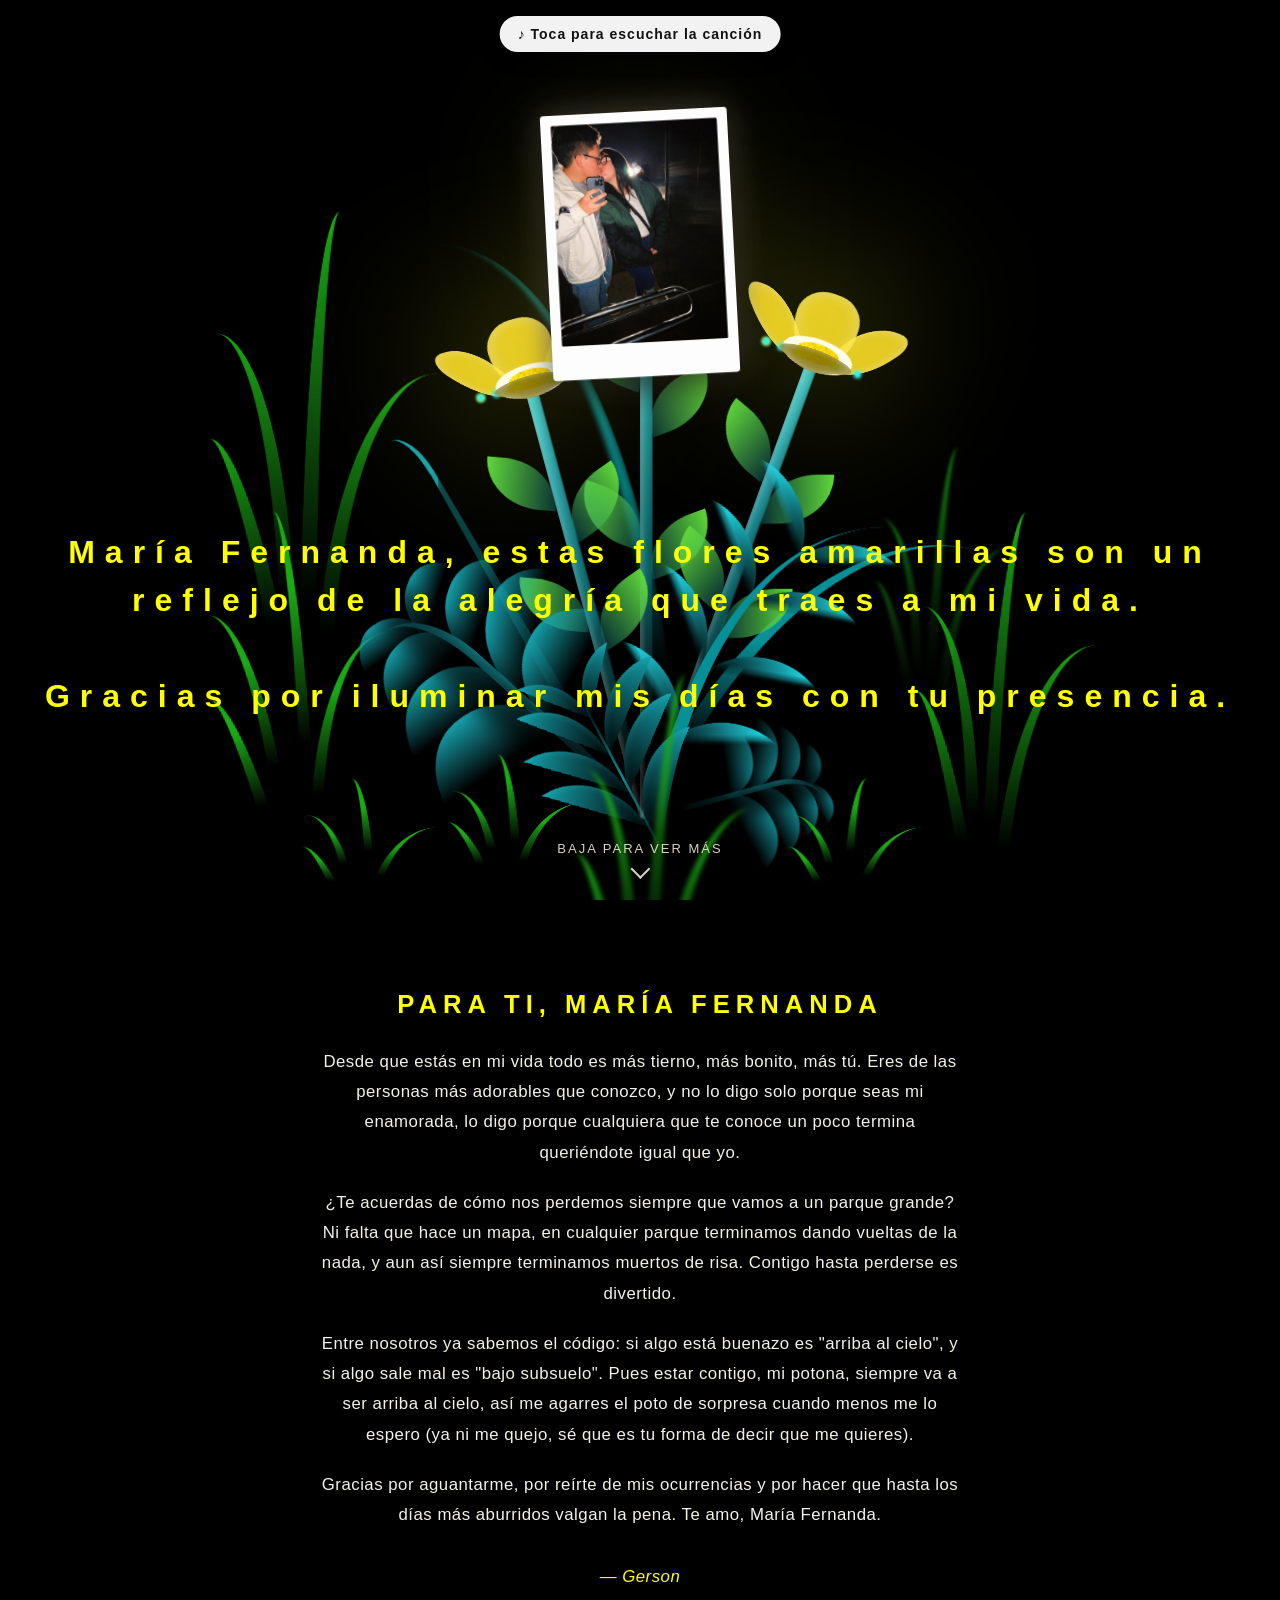
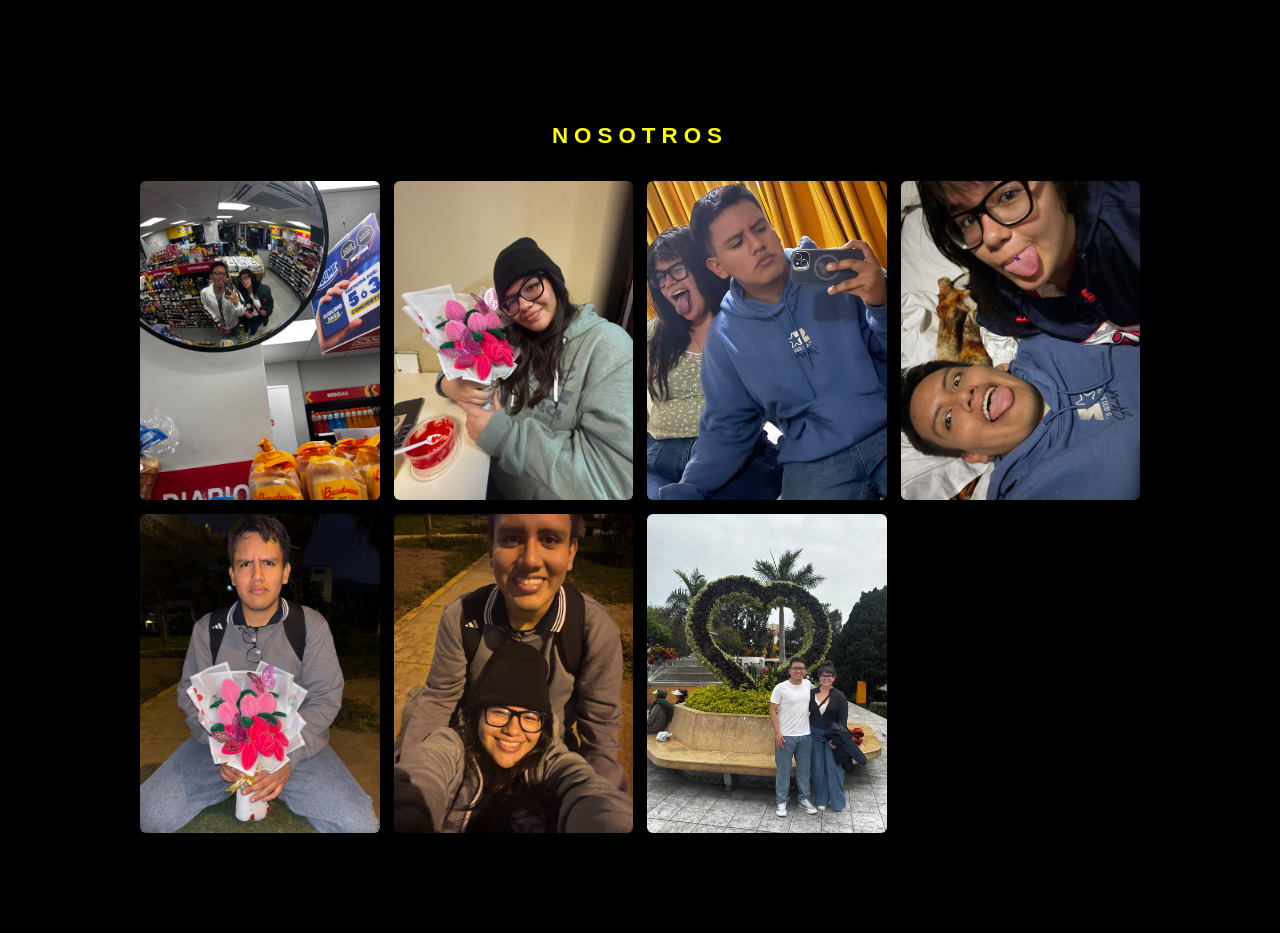
==== commit 6c1e5aa5: "Agrega boton de respaldo para la musica" ====
--- a/flower.html
+++ b/flower.html
@@ -9,7 +9,8 @@
     <title>Para María Fernanda</title>
   </head>
   <body class="container">
-    <audio src="sound/princesa.mp3" autoplay loop></audio>
+    <audio id="cancion" src="sound/princesa.mp3" autoplay loop playsinline></audio>
+    <button id="boton-musica" class="boton-musica" type="button">♪ Toca para escuchar la canción</button>
 
     <div class="escena escena--flores">
     <h1 class="titulo">María Fernanda, estas flores amarillas son un reflejo de la alegría que traes a mi vida. <br> <br>
--- a/css/main.css
+++ b/css/main.css
@@ -1726,6 +1726,34 @@
 }
 
 /* Agregar más estilos según sea necesario */
+
+/* ---- Botón de música (respaldo si el autoplay se bloquea) ---- */
+.boton-musica {
+  position: fixed;
+  top: 16px;
+  left: 50%;
+  transform: translateX(-50%) translateY(-60px);
+  z-index: 200;
+  background-color: rgba(255, 255, 255, 0.95);
+  color: #111;
+  border: none;
+  border-radius: 30px;
+  padding: 10px 18px;
+  font-family: "Arial Narrow", Arial, sans-serif;
+  font-weight: bold;
+  font-size: 14px;
+  letter-spacing: 1px;
+  box-shadow: 0 6px 18px rgba(0, 0, 0, 0.4);
+  cursor: pointer;
+  opacity: 0;
+  transition: transform 0.4s ease, opacity 0.4s ease;
+  pointer-events: none;
+}
+.boton-musica.visible {
+  transform: translateX(-50%) translateY(0);
+  opacity: 1;
+  pointer-events: auto;
+}
 
 /* ---- Indicador de scroll ---- */
 .scroll-cue {
